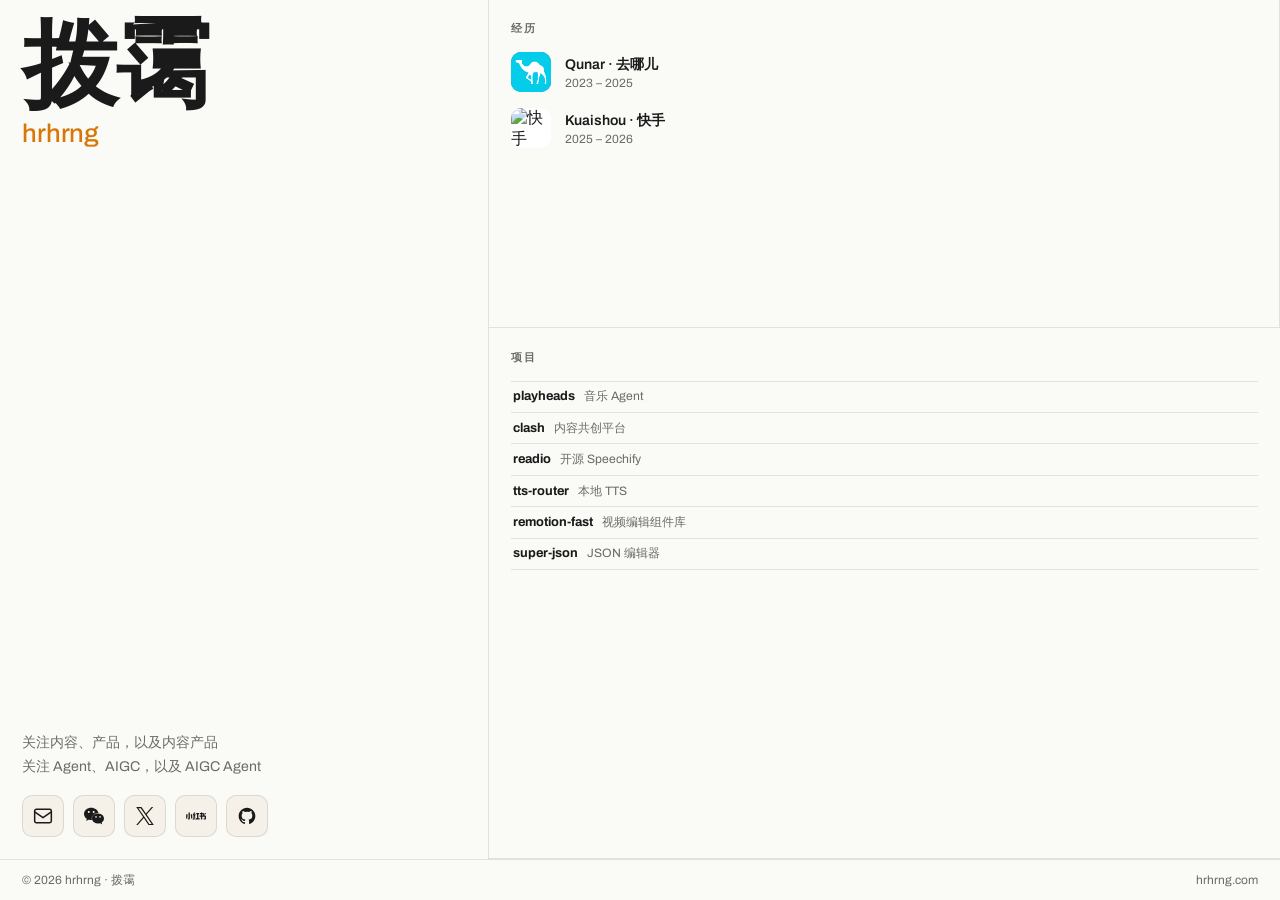
==== public/index.html @ 92839873 "fix: update README" ====
<!doctype html>
<html lang="zh-CN">
<head>
  <meta charset="UTF-8" />
  <meta name="viewport" content="width=device-width, initial-scale=1" />
  <title>拨霭</title>
  <link rel="icon" type="image/svg+xml" href="./favicon.svg" />
  <meta name="description" content="hrhrng 的个人网站" />
  <link rel="preconnect" href="https://fonts.googleapis.com" />
  <link rel="preconnect" href="https://fonts.gstatic.com" crossorigin />
  <link href="https://fonts.googleapis.com/css2?family=Archivo:wght@400;500;600;700;800;900&display=swap" rel="stylesheet" />
  <link rel="stylesheet" href="./styles.css" />
</head>
<body>

<div class="layout">

  <!-- Main grid -->
  <main class="grid">

    <!-- Hero cell -->
    <div class="cell cell-hero" id="top">
      <div class="hero-top">
        <h1 class="hero-title">拨霭</h1>
        <p class="hero-alias">hrhrng</p>
      </div>
      <div class="hero-bottom">
        <p class="hero-desc">关注内容、产品，以及内容产品<br>关注 Agent、AIGC，以及 AIGC Agent</p>
        <div class="contact-icons">
          <a class="icon-btn" href="mailto:hrhrng@foxmail.com" aria-label="Email">
            <svg width="20" height="20" viewBox="0 0 24 24" fill="none" stroke="currentColor" stroke-width="1.8" stroke-linecap="round" stroke-linejoin="round">
              <rect x="2" y="4" width="20" height="16" rx="2"/>
              <path d="M2 7l10 7 10-7"/>
            </svg>
          </a>
          <button class="icon-btn" id="wechat-btn" aria-label="微信">
            <svg width="20" height="20" viewBox="0 0 24 24" fill="currentColor">
              <path d="M8.691 2.188C3.891 2.188 0 5.476 0 9.53c0 2.212 1.17 4.203 3.002 5.55a.59.59 0 0 1 .213.665l-.39 1.48c-.019.07-.048.141-.048.213 0 .163.13.295.29.295a.326.326 0 0 0 .167-.054l1.903-1.114a.864.864 0 0 1 .717-.098 10.16 10.16 0 0 0 2.837.403c.276 0 .543-.027.811-.05-.857-2.578.157-4.972 1.932-6.446 1.703-1.415 3.882-1.98 5.853-1.838-.576-3.583-4.196-6.348-8.596-6.348zM5.785 5.991c.642 0 1.162.529 1.162 1.18a1.17 1.17 0 0 1-1.162 1.178A1.17 1.17 0 0 1 4.623 7.17c0-.651.52-1.18 1.162-1.18zm5.813 0c.642 0 1.162.529 1.162 1.18a1.17 1.17 0 0 1-1.162 1.178 1.17 1.17 0 0 1-1.162-1.178c0-.651.52-1.18 1.162-1.18zm5.34 2.867c-1.797-.052-3.746.512-5.28 1.786-1.72 1.428-2.687 3.72-1.78 6.22.942 2.453 3.666 4.229 6.884 4.229.826 0 1.622-.12 2.361-.336a.722.722 0 0 1 .598.082l1.584.926a.272.272 0 0 0 .14.047c.134 0 .24-.111.24-.247 0-.06-.023-.12-.038-.177l-.327-1.233a.582.582 0 0 1-.023-.156.49.49 0 0 1 .201-.398C23.024 18.48 24 16.82 24 14.98c0-3.21-2.931-5.837-6.656-6.088V8.89c-.135-.01-.27-.027-.407-.03zm-2.53 3.274c.535 0 .969.44.969.982a.976.976 0 0 1-.969.983.976.976 0 0 1-.969-.983c0-.542.434-.982.97-.982zm4.844 0c.535 0 .969.44.969.982a.976.976 0 0 1-.969.983.976.976 0 0 1-.969-.983c0-.542.434-.982.969-.982z"/>
            </svg>
          </button>
          <a class="icon-btn" href="https://x.com/BoAIPlayHeads" target="_blank" rel="noreferrer" aria-label="X">
            <svg width="18" height="18" viewBox="0 0 24 24" fill="currentColor">
              <path d="M14.234 10.162 22.977 0h-2.072l-7.591 8.824L7.251 0H.258l9.168 13.343L.258 24H2.33l8.016-9.318L16.749 24h6.993zm-2.837 3.299-.929-1.329L3.076 1.56h3.182l5.965 8.532.929 1.329 7.754 11.09h-3.182z"/>
            </svg>
          </a>
          <a class="icon-btn" href="https://www.xiaohongshu.com/user/profile/5ddf915c0000000001004829" target="_blank" rel="noreferrer" aria-label="小红书">
            <svg width="20" height="20" viewBox="0 0 24 24" fill="currentColor">
              <path d="M22.405 9.879c.002.016.01.02.07.019h.725a.797.797 0 0 0 .78-.972.794.794 0 0 0-.884-.618.795.795 0 0 0-.692.794c0 .101-.002.666.001.777zm-11.509 4.808c-.203.001-1.353.004-1.685.003a2.528 2.528 0 0 1-.766-.126.025.025 0 0 0-.03.014L7.7 16.127a.025.025 0 0 0 .01.032c.111.06.336.124.495.124.66.01 1.32.002 1.981 0 .01 0 .02-.006.023-.015l.712-1.545a.025.025 0 0 0-.024-.036zM.477 9.91c-.071 0-.076.002-.076.01a.834.834 0 0 0-.01.08c-.027.397-.038.495-.234 3.06-.012.24-.034.389-.135.607-.026.057-.033.042.003.112.046.092.681 1.523.787 1.74.008.015.011.02.017.02.008 0 .033-.026.047-.044.147-.187.268-.391.371-.606.306-.635.44-1.325.486-1.706.014-.11.021-.22.03-.33l.204-2.616.022-.293c.003-.029 0-.033-.03-.034zm7.203 3.757a1.427 1.427 0 0 1-.135-.607c-.004-.084-.031-.39-.235-3.06a.443.443 0 0 0-.01-.082c-.004-.011-.052-.008-.076-.008h-1.48c-.03.001-.034.005-.03.034l.021.293c.076.982.153 1.964.233 2.946.05.4.186 1.085.487 1.706.103.215.223.419.37.606.015.018.037.051.048.049.02-.003.742-1.642.804-1.765.036-.07.03-.055.003-.112zm3.861-.913h-.872a.126.126 0 0 1-.116-.178l1.178-2.625a.025.025 0 0 0-.023-.035l-1.318-.003a.148.148 0 0 1-.135-.21l.876-1.954a.025.025 0 0 0-.023-.035h-1.56c-.01 0-.02.006-.024.015l-.926 2.068c-.085.169-.314.634-.399.938a.534.534 0 0 0-.02.191.46.46 0 0 0 .23.378.981.981 0 0 0 .46.119h.59c.041 0-.688 1.482-.834 1.972a.53.53 0 0 0-.023.172.465.465 0 0 0 .23.398c.15.092.342.12.475.12l1.66-.001c.01 0 .02-.006.023-.015l.575-1.28a.025.025 0 0 0-.024-.035zm-6.93-4.937H3.1a.032.032 0 0 0-.034.033c0 1.048-.01 2.795-.01 6.829 0 .288-.269.262-.28.262h-.74c-.04.001-.044.004-.04.047.001.037.465 1.064.555 1.263.01.02.03.033.051.033.157.003.767.009.938-.014.153-.02.3-.06.438-.132.3-.156.49-.419.595-.765.052-.172.075-.353.075-.533.002-2.33 0-4.66-.007-6.991a.032.032 0 0 0-.032-.032zm11.784 6.896c0-.014-.01-.021-.024-.022h-1.465c-.048-.001-.049-.002-.05-.049v-4.66c0-.072-.005-.07.07-.07h.863c.08 0 .075.004.075-.074V8.393c0-.082.006-.076-.08-.076h-3.5c-.064 0-.075-.006-.075.073v1.445c0 .083-.006.077.08.077h.854c.075 0 .07-.004.07.07v4.624c0 .095.008.084-.085.084-.37 0-1.11-.002-1.304 0-.048.001-.06.03-.06.03l-.697 1.519s-.014.025-.008.036c.006.01.013.008.058.008 1.748.003 3.495.002 5.243.002.03-.001.034-.006.035-.033v-1.539zm4.177-3.43c0 .013-.007.023-.02.024-.346.006-.692.004-1.037.004-.014-.002-.022-.01-.022-.024-.005-.434-.007-.869-.01-1.303 0-.072-.006-.071.07-.07l.733-.003c.041 0 .081.002.12.015.093.025.16.107.165.204.006.431.002 1.153.001 1.153zm2.67.244a1.953 1.953 0 0 0-.883-.222h-.18c-.04-.001-.04-.003-.042-.04V10.21c0-.132-.007-.263-.025-.394a1.823 1.823 0 0 0-.153-.53 1.533 1.533 0 0 0-.677-.71 2.167 2.167 0 0 0-1-.258c-.153-.003-.567 0-.72 0-.07 0-.068.004-.068-.065V7.76c0-.031-.01-.041-.046-.039H17.93s-.016 0-.023.007c-.006.006-.008.012-.008.023v.546c-.008.036-.057.015-.082.022h-.95c-.022.002-.028.008-.03.032v1.481c0 .09-.004.082.082.082h.913c.082 0 .072.128.072.128V11.19s.003.117-.06.117h-1.482c-.068 0-.06.082-.06.082v1.445s-.01.068.064.068h1.457c.082 0 .076-.006.076.079v3.225c0 .088-.007.081.082.081h1.43c.09 0 .082.007.082-.08v-3.27c0-.029.006-.035.033-.035l2.323-.003c.098 0 .191.02.28.061a.46.46 0 0 1 .274.407c.008.395.003.79.003 1.185 0 .259-.107.367-.33.367h-1.218c-.023.002-.029.008-.028.033.184.437.374.871.57 1.303a.045.045 0 0 0 .04.026c.17.005.34.002.51.003.15-.002.517.004.666-.01a2.03 2.03 0 0 0 .408-.075c.59-.18.975-.698.976-1.313v-1.981c0-.128-.01-.254-.034-.38 0 .078-.029-.641-.724-.998z"/>
            </svg>
          </a>
          <a class="icon-btn" href="https://github.com/hrhrng" target="_blank" rel="noreferrer" aria-label="GitHub">
            <svg width="20" height="20" viewBox="0 0 24 24" fill="currentColor">
              <path d="M12 2C6.477 2 2 6.477 2 12c0 4.42 2.865 8.17 6.839 9.49.5.092.682-.217.682-.482 0-.237-.008-.866-.013-1.7-2.782.603-3.369-1.342-3.369-1.342-.454-1.155-1.11-1.463-1.11-1.463-.908-.62.069-.608.069-.608 1.003.07 1.531 1.03 1.531 1.03.892 1.529 2.341 1.087 2.91.832.092-.647.35-1.088.636-1.338-2.22-.253-4.555-1.11-4.555-4.943 0-1.091.39-1.984 1.029-2.683-.103-.253-.446-1.27.098-2.647 0 0 .84-.269 2.75 1.025A9.578 9.578 0 0 1 12 6.836a9.59 9.59 0 0 1 2.504.337c1.909-1.294 2.747-1.025 2.747-1.025.546 1.377.203 2.394.1 2.647.64.699 1.028 1.592 1.028 2.683 0 3.842-2.339 4.687-4.566 4.935.359.309.678.919.678 1.852 0 1.336-.012 2.415-.012 2.743 0 .267.18.579.688.481C19.138 20.167 22 16.418 22 12c0-5.523-4.477-10-10-10z"/>
            </svg>
          </a>
        </div>
      </div>
    </div>

    <!-- Experience cell -->
    <div class="cell cell-exp">
      <span class="cell-label">经历</span>
      <div class="exp-entries">
        <div class="exp-entry">
          <div class="exp-logo">
            <img src="./qunar.png" alt="去哪儿" />
          </div>
          <div class="exp-info">
            <span class="exp-co">Qunar · 去哪儿</span>
            <span class="exp-yr">2023 – 2025</span>
          </div>
        </div>
        <div class="exp-entry">
          <div class="exp-logo exp-logo-ks">
            <img src="https://cdn.simpleicons.org/kuaishou" alt="快手" width="28" height="28" />
          </div>
          <div class="exp-info">
            <span class="exp-co">Kuaishou · 快手</span>
            <span class="exp-yr">2025 – 2026</span>
          </div>
        </div>
      </div>
    </div>

    <!-- Projects cell -->
    <div class="cell cell-projects" id="projects">
      <span class="cell-label">项目</span>
      <ul class="proj-list">
        <li><a href="https://github.com/hrhrng/playheads" target="_blank" rel="noreferrer"><span class="pn">playheads</span><span class="pd">音乐 Agent</span></a></li>
        <li><a href="https://github.com/hrhrng/clash" target="_blank" rel="noreferrer"><span class="pn">clash</span><span class="pd">内容共创平台</span></a></li>
        <li><a href="https://github.com/hrhrng/readio" target="_blank" rel="noreferrer"><span class="pn">readio</span><span class="pd">开源 Speechify</span></a></li>
        <li><a href="https://github.com/hrhrng/tts-router" target="_blank" rel="noreferrer"><span class="pn">tts-router</span><span class="pd">本地 TTS</span></a></li>
        <li><a href="https://hrhrng.github.io/remotion-fast/" target="_blank" rel="noreferrer"><span class="pn">remotion-fast</span><span class="pd">视频编辑组件库</span></a></li>
        <li><a href="https://hrhrng.github.io/super-json/" target="_blank" rel="noreferrer"><span class="pn">super-json</span><span class="pd">JSON 编辑器</span></a></li>
      </ul>
    </div>

  </main>

  <!-- Footer -->
  <footer class="footer">
    <span>© 2026 hrhrng · 拨霭</span>
    <span>hrhrng.com</span>
  </footer>

</div>

<!-- WeChat popup -->
<div class="wechat-overlay" id="wechat-overlay" role="dialog" aria-modal="true">
  <div class="wechat-popup">
    <p class="wechat-popup-label">微信号</p>
    <p class="wechat-popup-id" id="wechat-id">HereComesBoAI</p>
    <button class="wechat-copy-btn" id="wechat-copy-btn">复制</button>
  </div>
</div>

<script>
  const wechatBtn = document.getElementById('wechat-btn');
  const overlay   = document.getElementById('wechat-overlay');
  const copyBtn   = document.getElementById('wechat-copy-btn');
  const wechatId  = document.getElementById('wechat-id').textContent;

  wechatBtn.addEventListener('click', () => overlay.classList.add('open'));
  overlay.addEventListener('click', e => { if (e.target === overlay) overlay.classList.remove('open'); });
  document.addEventListener('keydown', e => { if (e.key === 'Escape') overlay.classList.remove('open'); });

  copyBtn.addEventListener('click', () => {
    navigator.clipboard.writeText(wechatId).then(() => {
      copyBtn.textContent = '已复制';
      setTimeout(() => { copyBtn.textContent = '复制'; overlay.classList.remove('open'); }, 1200);
    });
  });
</script>

</body>
</html>
---- public/styles.css ----
*, *::before, *::after { box-sizing: border-box; margin: 0; padding: 0; }

:root {
  --bg:     #FAFAF7;
  --amber:  #D97706;
  --dark:   #1A1A1A;
  --muted:  #6B6B65;
  --line:   rgba(0,0,0,0.1);
  --tag-bg: #F5F0E8;
}

html, body {
  height: 100%;
  -webkit-font-smoothing: antialiased;
}

body {
  font-family: 'Archivo', 'PingFang SC', sans-serif;
  background: var(--bg);
  color: var(--dark);
  min-height: 100vh;
  display: flex;
  flex-direction: column;
}

/* ── Layout ── */
.layout {
  display: flex;
  flex-direction: column;
  min-height: 100vh;
}

/* ── Header ── */
.header {
  display: flex;
  align-items: center;
  justify-content: space-between;
  padding: 0 1.4rem;
  height: 52px;
  border-bottom: 2px solid var(--amber);
  flex-shrink: 0;
}

.header-brand {
  display: flex;
  align-items: baseline;
  gap: 0.4rem;
  font-family: 'Archivo', sans-serif;
  font-weight: 700;
  font-size: 0.95rem;
}

.header-dot  { opacity: 0.35; }
.header-alias { font-weight: 500; font-size: 0.9rem; color: var(--muted); }

.header-nav {
  display: flex;
  gap: 1.4rem;
}

.header-nav a {
  font-size: 0.82rem;
  font-weight: 500;
  color: var(--muted);
  text-decoration: none;
  transition: color 150ms;
}

.header-nav a:hover { color: var(--amber); }

/* ── Main grid ── */
.grid {
  display: grid;
  grid-template-columns: 38.2fr 61.8fr;
  grid-template-rows: 38.2fr 61.8fr;
  flex: 1;
  border-bottom: 1px solid var(--line);
}

/* cell base */
.cell {
  border-right: 1px solid var(--line);
  border-bottom: 1px solid var(--line);
  padding: 1.4rem;
  display: flex;
  flex-direction: column;
  gap: 1rem;
  position: relative;
}

/* Contact spans top-right two columns */

.cell-exp {
  grid-column: 2;
  grid-row: 1;
  border-bottom: 1px solid var(--line);
}

.cell-projects {
  grid-column: 2;
  grid-row: 2;
  border-right: none;
}

/* Hero spans 2 rows */
.cell-hero {
  grid-row: 1 / 3;
  border-bottom: none;
  justify-content: space-between;
}

/* ── Cell label ── */
.cell-label {
  font-size: 0.68rem;
  font-weight: 700;
  letter-spacing: 0.12em;
  text-transform: uppercase;
  color: var(--muted);
}

/* ── Hero ── */
.hero-top {
  display: flex;
  flex-direction: column;
}

.hero-eyebrow {
  font-size: 0.72rem;
  font-weight: 700;
  letter-spacing: 0.12em;
  text-transform: uppercase;
  color: var(--amber);
  margin-bottom: 0.5rem;
}

.hero-title {
  font-family: 'Archivo', sans-serif;
  font-size: clamp(3.5rem, 8vw, 6rem);
  font-weight: 900;
  line-height: 0.92;
  letter-spacing: -0.04em;
  color: var(--dark);
}

.hero-alias {
  font-family: 'Archivo', sans-serif;
  font-size: 1.6rem;
  font-weight: 500;
  letter-spacing: -0.01em;
  color: var(--amber);
  margin-top: 0.6rem;
}

.hero-desc {
  font-size: 0.88rem;
  line-height: 1.7;
  color: var(--muted);
  margin-bottom: 1rem;
}

/* ── Tags ── */
.tags {
  display: flex;
  flex-wrap: wrap;
  gap: 0.45rem;
}

.tag {
  border: 1px solid var(--amber);
  border-radius: 999px;
  padding: 0.28rem 0.8rem;
  font-size: 0.8rem;
  font-weight: 500;
  background: var(--tag-bg);
  color: var(--dark);
  transition: background 150ms, color 150ms;
  cursor: default;
}

.tag:hover {
  background: var(--amber);
  color: #fff;
}

/* ── Contact icons ── */
.contact-icons {
  display: flex;
  gap: 0.55rem;
  flex-wrap: wrap;
}

.icon-btn {
  width: 42px;
  height: 42px;
  border-radius: 10px;
  border: 1px solid var(--line);
  background: var(--tag-bg);
  display: flex;
  align-items: center;
  justify-content: center;
  color: var(--dark);
  cursor: pointer;
  text-decoration: none;
  font-family: inherit;
  transition: background 150ms, color 150ms, transform 150ms;
}

.icon-btn:hover {
  background: var(--amber);
  color: #fff;
  transform: translateY(-1px);
}

/* ── Experience ── */
.exp-entries {
  display: flex;
  flex-direction: column;
  gap: 1rem;
}

.exp-entry {
  display: flex;
  align-items: center;
  gap: 0.85rem;
}

.exp-logo {
  width: 40px;
  height: 40px;
  border-radius: 10px;
  overflow: hidden;
  background: #1a6db5;
  display: flex;
  align-items: center;
  justify-content: center;
  flex-shrink: 0;
}

.exp-logo img {
  width: 100%;
  height: 100%;
  object-fit: cover;
}

.exp-logo-ks {
  background: #fff;
}

.exp-info {
  display: flex;
  flex-direction: column;
  gap: 0.1rem;
}

.exp-co {
  font-weight: 600;
  font-size: 0.88rem;
}

.exp-yr {
  font-size: 0.75rem;
  color: var(--muted);
  font-variant-numeric: tabular-nums;
}

/* ── Projects ── */
.proj-list {
  list-style: none;
  display: flex;
  flex-direction: column;
}

.proj-list li {
  border-top: 1px solid var(--line);
}

.proj-list li:last-child {
  border-bottom: 1px solid var(--line);
}

.proj-list a {
  display: flex;
  align-items: baseline;
  gap: 0.55rem;
  padding: 0.42rem 0.4rem;
  text-decoration: none;
  color: var(--dark);
  border-left: 2px solid transparent;
  margin-left: -0.4rem;
  transition: border-color 150ms, background 150ms;
}

.proj-list a:hover {
  border-left-color: var(--amber);
  background: rgba(217,119,6,0.05);
}

.pn {
  font-family: 'Archivo', monospace;
  font-weight: 700;
  font-size: 0.8rem;
  white-space: nowrap;
}

.pd {
  font-size: 0.76rem;
  color: var(--muted);
}

/* ── Footer ── */
.footer {
  display: flex;
  align-items: center;
  justify-content: space-between;
  padding: 0 1.4rem;
  height: 40px;
  font-size: 0.75rem;
  color: var(--muted);
  flex-shrink: 0;
}

/* ── WeChat popup ── */
.wechat-overlay {
  display: none;
  position: fixed;
  inset: 0;
  background: rgba(0,0,0,0.35);
  z-index: 200;
  align-items: center;
  justify-content: center;
}

.wechat-overlay.open { display: flex; }

.wechat-popup {
  background: var(--bg);
  border: 1px solid var(--line);
  border-radius: 16px;
  padding: 2rem 2.4rem;
  text-align: center;
  box-shadow: 0 24px 64px rgba(0,0,0,0.18);
  animation: pop-in 160ms ease;
}

@keyframes pop-in {
  from { opacity: 0; transform: scale(0.93); }
  to   { opacity: 1; transform: scale(1); }
}

.wechat-popup-label {
  font-size: 0.72rem;
  font-weight: 700;
  letter-spacing: 0.12em;
  text-transform: uppercase;
  color: var(--muted);
}

.wechat-popup-id {
  font-family: 'Archivo', monospace;
  font-size: 1.4rem;
  font-weight: 800;
  margin: 0.5rem 0 1.2rem;
  letter-spacing: -0.01em;
}

.wechat-copy-btn {
  background: var(--amber);
  color: #fff;
  border: none;
  border-radius: 8px;
  padding: 0.55rem 1.6rem;
  font-size: 0.88rem;
  font-family: inherit;
  font-weight: 600;
  cursor: pointer;
  transition: opacity 150ms;
}

.wechat-copy-btn:hover { opacity: 0.85; }

/* ── Responsive ── */
@media (max-width: 680px) {
  .grid {
    grid-template-columns: 1fr;
    grid-template-rows: auto;
  }

  .cell-hero {
    grid-row: auto;
    border-bottom: 1px solid var(--line);
  }

  .cell-exp {
    grid-column: auto;
    grid-row: auto;
    border-bottom: 1px solid var(--line);
  }

  .cell-projects {
    grid-column: auto;
    grid-row: auto;
    border-right: none;
    border-bottom: 1px solid var(--line);
  }

  .cell { border-right: none; }

  .hero-title { font-size: clamp(3.2rem, 18vw, 5rem); }

  .hero-alias { font-size: 1.2rem; }

  .contact-icons { gap: 0.45rem; }

  .icon-btn { width: 46px; height: 46px; }
}

@media (prefers-reduced-motion: reduce) {
  *, *::before, *::after {
    animation-duration: 1ms !important;
    transition-duration: 1ms !important;
  }
}
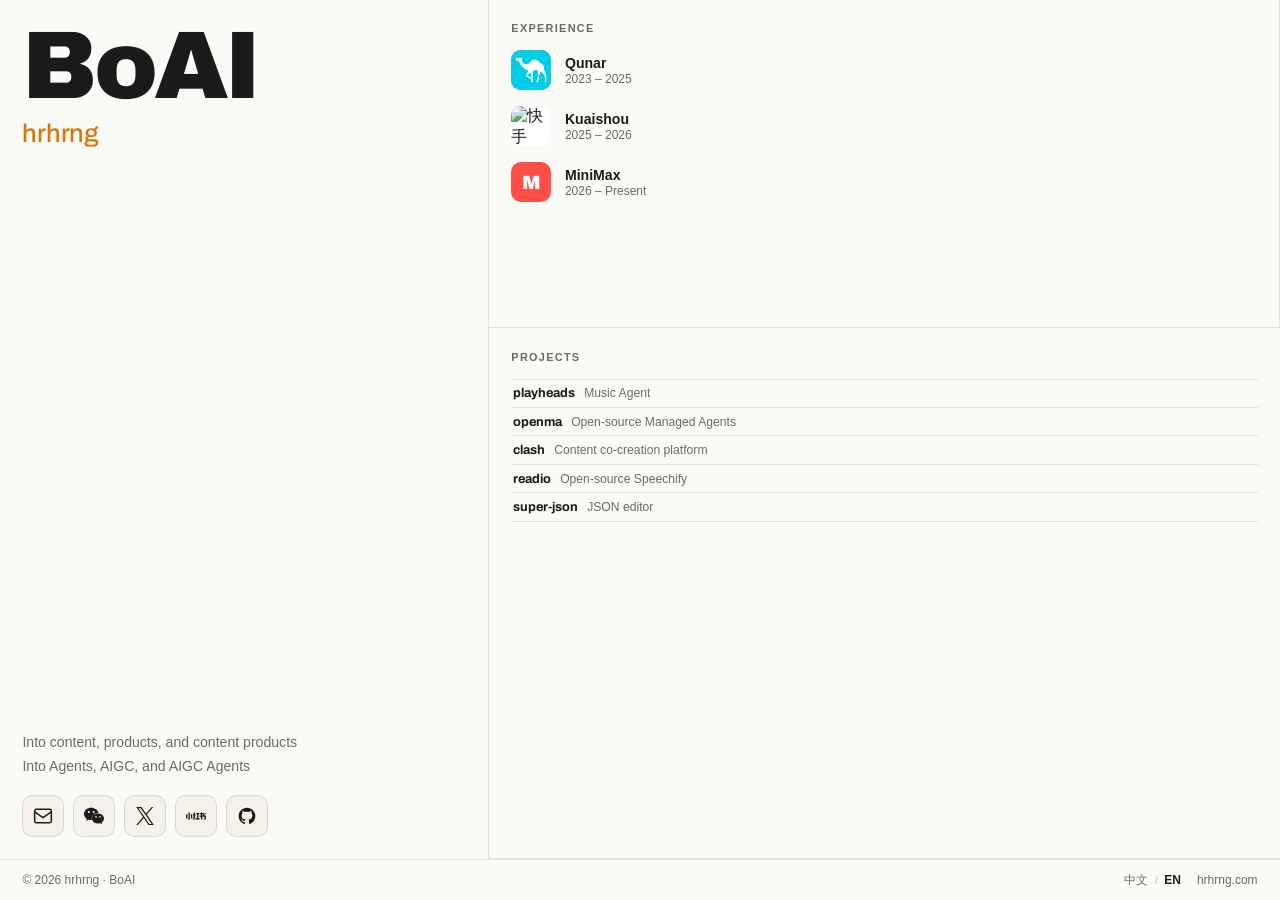
==== commit bc183cb5: "feat: browser-based i18n (zh/en) + update projects & experience - Detect browser language, zh/en wit" ====
--- a/public/index.html
+++ b/public/index.html
@@ -3,6 +3,22 @@
 <head>
   <meta charset="UTF-8" />
   <meta name="viewport" content="width=device-width, initial-scale=1" />
+  <script>
+    // Pick language early (stored override > browser) to avoid a wrong-language flash.
+    (function () {
+      var stored = null;
+      try { stored = localStorage.getItem('lang'); } catch (e) {}
+      var nav = navigator.language || (navigator.languages && navigator.languages[0]) || 'zh';
+      var lang = stored || (nav.toLowerCase().indexOf('zh') === 0 ? 'zh' : 'en');
+      window.__lang = lang;
+      document.documentElement.lang = lang === 'zh' ? 'zh-CN' : 'en';
+      if (lang !== 'zh') {
+        document.documentElement.classList.add('i18n-pending');
+        // Safety net: never keep content hidden if the apply script fails to run.
+        setTimeout(function () { document.documentElement.classList.remove('i18n-pending'); }, 600);
+      }
+    })();
+  </script>
   <title>拨霭</title>
   <link rel="icon" type="image/svg+xml" href="./favicon.svg" />
   <meta name="description" content="hrhrng 的个人网站" />
@@ -21,19 +37,19 @@
     <!-- Hero cell -->
     <div class="cell cell-hero" id="top">
       <div class="hero-top">
-        <h1 class="hero-title">拨霭</h1>
+        <h1 class="hero-title" data-i18n="brand">拨霭</h1>
         <p class="hero-alias">hrhrng</p>
       </div>
       <div class="hero-bottom">
-        <p class="hero-desc">关注内容、产品，以及内容产品<br>关注 Agent、AIGC，以及 AIGC Agent</p>
+        <p class="hero-desc"><span data-i18n="desc1">关注内容、产品，以及内容产品</span><br><span data-i18n="desc2">关注 Agent、AIGC，以及 AIGC Agent</span></p>
         <div class="contact-icons">
-          <a class="icon-btn" href="mailto:hrhrng@foxmail.com" aria-label="Email">
+          <a class="icon-btn" href="mailto:hrhrng@foxmail.com" data-i18n-aria="aria_email" aria-label="Email">
             <svg width="20" height="20" viewBox="0 0 24 24" fill="none" stroke="currentColor" stroke-width="1.8" stroke-linecap="round" stroke-linejoin="round">
               <rect x="2" y="4" width="20" height="16" rx="2"/>
               <path d="M2 7l10 7 10-7"/>
             </svg>
           </a>
-          <button class="icon-btn" id="wechat-btn" aria-label="微信">
+          <button class="icon-btn" id="wechat-btn" data-i18n-aria="aria_wechat" aria-label="微信">
             <svg width="20" height="20" viewBox="0 0 24 24" fill="currentColor">
               <path d="M8.691 2.188C3.891 2.188 0 5.476 0 9.53c0 2.212 1.17 4.203 3.002 5.55a.59.59 0 0 1 .213.665l-.39 1.48c-.019.07-.048.141-.048.213 0 .163.13.295.29.295a.326.326 0 0 0 .167-.054l1.903-1.114a.864.864 0 0 1 .717-.098 10.16 10.16 0 0 0 2.837.403c.276 0 .543-.027.811-.05-.857-2.578.157-4.972 1.932-6.446 1.703-1.415 3.882-1.98 5.853-1.838-.576-3.583-4.196-6.348-8.596-6.348zM5.785 5.991c.642 0 1.162.529 1.162 1.18a1.17 1.17 0 0 1-1.162 1.178A1.17 1.17 0 0 1 4.623 7.17c0-.651.52-1.18 1.162-1.18zm5.813 0c.642 0 1.162.529 1.162 1.18a1.17 1.17 0 0 1-1.162 1.178 1.17 1.17 0 0 1-1.162-1.178c0-.651.52-1.18 1.162-1.18zm5.34 2.867c-1.797-.052-3.746.512-5.28 1.786-1.72 1.428-2.687 3.72-1.78 6.22.942 2.453 3.666 4.229 6.884 4.229.826 0 1.622-.12 2.361-.336a.722.722 0 0 1 .598.082l1.584.926a.272.272 0 0 0 .14.047c.134 0 .24-.111.24-.247 0-.06-.023-.12-.038-.177l-.327-1.233a.582.582 0 0 1-.023-.156.49.49 0 0 1 .201-.398C23.024 18.48 24 16.82 24 14.98c0-3.21-2.931-5.837-6.656-6.088V8.89c-.135-.01-.27-.027-.407-.03zm-2.53 3.274c.535 0 .969.44.969.982a.976.976 0 0 1-.969.983.976.976 0 0 1-.969-.983c0-.542.434-.982.97-.982zm4.844 0c.535 0 .969.44.969.982a.976.976 0 0 1-.969.983.976.976 0 0 1-.969-.983c0-.542.434-.982.969-.982z"/>
             </svg>
@@ -43,7 +59,7 @@
               <path d="M14.234 10.162 22.977 0h-2.072l-7.591 8.824L7.251 0H.258l9.168 13.343L.258 24H2.33l8.016-9.318L16.749 24h6.993zm-2.837 3.299-.929-1.329L3.076 1.56h3.182l5.965 8.532.929 1.329 7.754 11.09h-3.182z"/>
             </svg>
           </a>
-          <a class="icon-btn" href="https://www.xiaohongshu.com/user/profile/5ddf915c0000000001004829" target="_blank" rel="noreferrer" aria-label="小红书">
+          <a class="icon-btn" href="https://www.xiaohongshu.com/user/profile/5ddf915c0000000001004829" target="_blank" rel="noreferrer" data-i18n-aria="aria_xhs" aria-label="小红书">
             <svg width="20" height="20" viewBox="0 0 24 24" fill="currentColor">
               <path d="M22.405 9.879c.002.016.01.02.07.019h.725a.797.797 0 0 0 .78-.972.794.794 0 0 0-.884-.618.795.795 0 0 0-.692.794c0 .101-.002.666.001.777zm-11.509 4.808c-.203.001-1.353.004-1.685.003a2.528 2.528 0 0 1-.766-.126.025.025 0 0 0-.03.014L7.7 16.127a.025.025 0 0 0 .01.032c.111.06.336.124.495.124.66.01 1.32.002 1.981 0 .01 0 .02-.006.023-.015l.712-1.545a.025.025 0 0 0-.024-.036zM.477 9.91c-.071 0-.076.002-.076.01a.834.834 0 0 0-.01.08c-.027.397-.038.495-.234 3.06-.012.24-.034.389-.135.607-.026.057-.033.042.003.112.046.092.681 1.523.787 1.74.008.015.011.02.017.02.008 0 .033-.026.047-.044.147-.187.268-.391.371-.606.306-.635.44-1.325.486-1.706.014-.11.021-.22.03-.33l.204-2.616.022-.293c.003-.029 0-.033-.03-.034zm7.203 3.757a1.427 1.427 0 0 1-.135-.607c-.004-.084-.031-.39-.235-3.06a.443.443 0 0 0-.01-.082c-.004-.011-.052-.008-.076-.008h-1.48c-.03.001-.034.005-.03.034l.021.293c.076.982.153 1.964.233 2.946.05.4.186 1.085.487 1.706.103.215.223.419.37.606.015.018.037.051.048.049.02-.003.742-1.642.804-1.765.036-.07.03-.055.003-.112zm3.861-.913h-.872a.126.126 0 0 1-.116-.178l1.178-2.625a.025.025 0 0 0-.023-.035l-1.318-.003a.148.148 0 0 1-.135-.21l.876-1.954a.025.025 0 0 0-.023-.035h-1.56c-.01 0-.02.006-.024.015l-.926 2.068c-.085.169-.314.634-.399.938a.534.534 0 0 0-.02.191.46.46 0 0 0 .23.378.981.981 0 0 0 .46.119h.59c.041 0-.688 1.482-.834 1.972a.53.53 0 0 0-.023.172.465.465 0 0 0 .23.398c.15.092.342.12.475.12l1.66-.001c.01 0 .02-.006.023-.015l.575-1.28a.025.025 0 0 0-.024-.035zm-6.93-4.937H3.1a.032.032 0 0 0-.034.033c0 1.048-.01 2.795-.01 6.829 0 .288-.269.262-.28.262h-.74c-.04.001-.044.004-.04.047.001.037.465 1.064.555 1.263.01.02.03.033.051.033.157.003.767.009.938-.014.153-.02.3-.06.438-.132.3-.156.49-.419.595-.765.052-.172.075-.353.075-.533.002-2.33 0-4.66-.007-6.991a.032.032 0 0 0-.032-.032zm11.784 6.896c0-.014-.01-.021-.024-.022h-1.465c-.048-.001-.049-.002-.05-.049v-4.66c0-.072-.005-.07.07-.07h.863c.08 0 .075.004.075-.074V8.393c0-.082.006-.076-.08-.076h-3.5c-.064 0-.075-.006-.075.073v1.445c0 .083-.006.077.08.077h.854c.075 0 .07-.004.07.07v4.624c0 .095.008.084-.085.084-.37 0-1.11-.002-1.304 0-.048.001-.06.03-.06.03l-.697 1.519s-.014.025-.008.036c.006.01.013.008.058.008 1.748.003 3.495.002 5.243.002.03-.001.034-.006.035-.033v-1.539zm4.177-3.43c0 .013-.007.023-.02.024-.346.006-.692.004-1.037.004-.014-.002-.022-.01-.022-.024-.005-.434-.007-.869-.01-1.303 0-.072-.006-.071.07-.07l.733-.003c.041 0 .081.002.12.015.093.025.16.107.165.204.006.431.002 1.153.001 1.153zm2.67.244a1.953 1.953 0 0 0-.883-.222h-.18c-.04-.001-.04-.003-.042-.04V10.21c0-.132-.007-.263-.025-.394a1.823 1.823 0 0 0-.153-.53 1.533 1.533 0 0 0-.677-.71 2.167 2.167 0 0 0-1-.258c-.153-.003-.567 0-.72 0-.07 0-.068.004-.068-.065V7.76c0-.031-.01-.041-.046-.039H17.93s-.016 0-.023.007c-.006.006-.008.012-.008.023v.546c-.008.036-.057.015-.082.022h-.95c-.022.002-.028.008-.03.032v1.481c0 .09-.004.082.082.082h.913c.082 0 .072.128.072.128V11.19s.003.117-.06.117h-1.482c-.068 0-.06.082-.06.082v1.445s-.01.068.064.068h1.457c.082 0 .076-.006.076.079v3.225c0 .088-.007.081.082.081h1.43c.09 0 .082.007.082-.08v-3.27c0-.029.006-.035.033-.035l2.323-.003c.098 0 .191.02.28.061a.46.46 0 0 1 .274.407c.008.395.003.79.003 1.185 0 .259-.107.367-.33.367h-1.218c-.023.002-.029.008-.028.033.184.437.374.871.57 1.303a.045.045 0 0 0 .04.026c.17.005.34.002.51.003.15-.002.517.004.666-.01a2.03 2.03 0 0 0 .408-.075c.59-.18.975-.698.976-1.313v-1.981c0-.128-.01-.254-.034-.38 0 .078-.029-.641-.724-.998z"/>
             </svg>
@@ -59,14 +75,14 @@
 
     <!-- Experience cell -->
     <div class="cell cell-exp">
-      <span class="cell-label">经历</span>
+      <span class="cell-label" data-i18n="label_exp">经历</span>
       <div class="exp-entries">
         <div class="exp-entry">
           <div class="exp-logo">
             <img src="./qunar.png" alt="去哪儿" />
           </div>
           <div class="exp-info">
-            <span class="exp-co">Qunar · 去哪儿</span>
+            <span class="exp-co" data-i18n="exp_qunar">Qunar · 去哪儿</span>
             <span class="exp-yr">2023 – 2025</span>
           </div>
         </div>
@@ -75,8 +91,15 @@
             <img src="https://cdn.simpleicons.org/kuaishou" alt="快手" width="28" height="28" />
           </div>
           <div class="exp-info">
-            <span class="exp-co">Kuaishou · 快手</span>
+            <span class="exp-co" data-i18n="exp_kuaishou">Kuaishou · 快手</span>
             <span class="exp-yr">2025 – 2026</span>
+          </div>
+        </div>
+        <div class="exp-entry">
+          <div class="exp-logo exp-logo-mm" aria-hidden="true">M</div>
+          <div class="exp-info">
+            <span class="exp-co" data-i18n="exp_minimax">MiniMax · 稀宇科技</span>
+            <span class="exp-yr">2026 – <span data-i18n="present">至今</span></span>
           </div>
         </div>
       </div>
@@ -84,14 +107,13 @@
 
     <!-- Projects cell -->
     <div class="cell cell-projects" id="projects">
-      <span class="cell-label">项目</span>
+      <span class="cell-label" data-i18n="label_projects">项目</span>
       <ul class="proj-list">
-        <li><a href="https://github.com/hrhrng/playheads" target="_blank" rel="noreferrer"><span class="pn">playheads</span><span class="pd">音乐 Agent</span></a></li>
-        <li><a href="https://github.com/hrhrng/clash" target="_blank" rel="noreferrer"><span class="pn">clash</span><span class="pd">内容共创平台</span></a></li>
-        <li><a href="https://github.com/hrhrng/readio" target="_blank" rel="noreferrer"><span class="pn">readio</span><span class="pd">开源 Speechify</span></a></li>
-        <li><a href="https://github.com/hrhrng/tts-router" target="_blank" rel="noreferrer"><span class="pn">tts-router</span><span class="pd">本地 TTS</span></a></li>
-        <li><a href="https://hrhrng.github.io/remotion-fast/" target="_blank" rel="noreferrer"><span class="pn">remotion-fast</span><span class="pd">视频编辑组件库</span></a></li>
-        <li><a href="https://hrhrng.github.io/super-json/" target="_blank" rel="noreferrer"><span class="pn">super-json</span><span class="pd">JSON 编辑器</span></a></li>
+        <li><a href="https://playheads.com" target="_blank" rel="noreferrer"><span class="pn">playheads</span><span class="pd" data-i18n="pd_playheads">音乐 Agent</span></a></li>
+        <li><a href="https://github.com/open-ma/open-managed-agents" target="_blank" rel="noreferrer"><span class="pn">openma</span><span class="pd" data-i18n="pd_openma">开源 Managed Agents</span></a></li>
+        <li><a href="https://github.com/hrhrng/clash" target="_blank" rel="noreferrer"><span class="pn">clash</span><span class="pd" data-i18n="pd_clash">内容共创平台</span></a></li>
+        <li><a href="https://github.com/hrhrng/readio" target="_blank" rel="noreferrer"><span class="pn">readio</span><span class="pd" data-i18n="pd_readio">开源 Speechify</span></a></li>
+        <li><a href="https://hrhrng.github.io/super-json/" target="_blank" rel="noreferrer"><span class="pn">super-json</span><span class="pd" data-i18n="pd_superjson">JSON 编辑器</span></a></li>
       </ul>
     </div>
 
@@ -99,8 +121,15 @@
 
   <!-- Footer -->
   <footer class="footer">
-    <span>© 2026 hrhrng · 拨霭</span>
-    <span>hrhrng.com</span>
+    <span>© 2026 hrhrng · <span data-i18n="brand">拨霭</span></span>
+    <div class="footer-right">
+      <div class="lang-toggle" role="group" aria-label="Language / 语言">
+        <button type="button" data-lang="zh">中文</button>
+        <span class="lang-sep" aria-hidden="true">/</span>
+        <button type="button" data-lang="en">EN</button>
+      </div>
+      <span>hrhrng.com</span>
+    </div>
   </footer>
 
 </div>
@@ -108,13 +137,91 @@
 <!-- WeChat popup -->
 <div class="wechat-overlay" id="wechat-overlay" role="dialog" aria-modal="true">
   <div class="wechat-popup">
-    <p class="wechat-popup-label">微信号</p>
+    <p class="wechat-popup-label" data-i18n="wechat_label">微信号</p>
     <p class="wechat-popup-id" id="wechat-id">HereComesBoAI</p>
-    <button class="wechat-copy-btn" id="wechat-copy-btn">复制</button>
+    <button class="wechat-copy-btn" id="wechat-copy-btn" data-i18n="copy">复制</button>
   </div>
 </div>
 
 <script>
+  // ── i18n ──
+  const I18N = {
+    zh: {
+      brand: '拨霭',
+      metaDesc: 'hrhrng 的个人网站',
+      desc1: '关注内容、产品，以及内容产品',
+      desc2: '关注 Agent、AIGC，以及 AIGC Agent',
+      aria_email: '邮箱', aria_wechat: '微信', aria_xhs: '小红书',
+      label_exp: '经历',
+      exp_qunar: 'Qunar · 去哪儿',
+      exp_kuaishou: 'Kuaishou · 快手',
+      exp_minimax: 'MiniMax · 稀宇科技',
+      present: '至今',
+      label_projects: '项目',
+      pd_playheads: '音乐 Agent',
+      pd_openma: '开源 Managed Agents',
+      pd_clash: '内容共创平台',
+      pd_readio: '开源 Speechify',
+      pd_superjson: 'JSON 编辑器',
+      wechat_label: '微信号',
+      copy: '复制', copied: '已复制'
+    },
+    en: {
+      brand: 'BoAI',
+      metaDesc: "hrhrng's personal website",
+      desc1: 'Into content, products, and content products',
+      desc2: 'Into Agents, AIGC, and AIGC Agents',
+      aria_email: 'Email', aria_wechat: 'WeChat', aria_xhs: 'Xiaohongshu',
+      label_exp: 'Experience',
+      exp_qunar: 'Qunar',
+      exp_kuaishou: 'Kuaishou',
+      exp_minimax: 'MiniMax',
+      present: 'Present',
+      label_projects: 'Projects',
+      pd_playheads: 'Music Agent',
+      pd_openma: 'Open-source Managed Agents',
+      pd_clash: 'Content co-creation platform',
+      pd_readio: 'Open-source Speechify',
+      pd_superjson: 'JSON editor',
+      wechat_label: 'WeChat ID',
+      copy: 'Copy', copied: 'Copied'
+    }
+  };
+
+  function applyI18n(lang) {
+    const t = I18N[lang] || I18N.zh;
+    document.querySelectorAll('[data-i18n]').forEach(el => {
+      const v = t[el.getAttribute('data-i18n')];
+      if (v != null) el.textContent = v;
+    });
+    document.querySelectorAll('[data-i18n-aria]').forEach(el => {
+      const v = t[el.getAttribute('data-i18n-aria')];
+      if (v != null) el.setAttribute('aria-label', v);
+    });
+    const md = document.querySelector('meta[name="description"]');
+    if (md && t.metaDesc) md.setAttribute('content', t.metaDesc);
+    if (t.brand) document.title = t.brand;
+    document.documentElement.lang = lang === 'zh' ? 'zh-CN' : 'en';
+    document.querySelectorAll('.lang-toggle button').forEach(b => {
+      const active = b.getAttribute('data-lang') === lang;
+      b.classList.toggle('active', active);
+      b.setAttribute('aria-pressed', active);
+    });
+    window.__lang = lang;
+  }
+
+  document.querySelectorAll('.lang-toggle button').forEach(b => {
+    b.addEventListener('click', () => {
+      const lang = b.getAttribute('data-lang');
+      try { localStorage.setItem('lang', lang); } catch (e) {}
+      applyI18n(lang);
+    });
+  });
+
+  applyI18n(window.__lang || 'zh');
+  document.documentElement.classList.remove('i18n-pending');
+
+  // ── WeChat popup ──
   const wechatBtn = document.getElementById('wechat-btn');
   const overlay   = document.getElementById('wechat-overlay');
   const copyBtn   = document.getElementById('wechat-copy-btn');
@@ -126,8 +233,9 @@
 
   copyBtn.addEventListener('click', () => {
     navigator.clipboard.writeText(wechatId).then(() => {
-      copyBtn.textContent = '已复制';
-      setTimeout(() => { copyBtn.textContent = '复制'; overlay.classList.remove('open'); }, 1200);
+      const t = I18N[window.__lang] || I18N.zh;
+      copyBtn.textContent = t.copied;
+      setTimeout(() => { copyBtn.textContent = t.copy; overlay.classList.remove('open'); }, 1200);
     });
   });
 </script>
--- a/public/styles.css
+++ b/public/styles.css
@@ -14,8 +14,11 @@
   -webkit-font-smoothing: antialiased;
 }
 
+/* Hide content until i18n is applied to avoid a wrong-language flash */
+html.i18n-pending body { visibility: hidden; }
+
 body {
-  font-family: 'Archivo', 'PingFang SC', sans-serif;
+  font-family: -apple-system, BlinkMacSystemFont, 'Segoe UI', 'PingFang SC', 'Helvetica Neue', Arial, sans-serif;
   background: var(--bg);
   color: var(--dark);
   min-height: 100vh;
@@ -246,6 +249,14 @@
   background: #fff;
 }
 
+.exp-logo-mm {
+  background: #FF4E45;
+  color: #fff;
+  font-family: 'Archivo', sans-serif;
+  font-weight: 900;
+  font-size: 1.2rem;
+}
+
 .exp-info {
   display: flex;
   flex-direction: column;
@@ -318,6 +329,35 @@
   color: var(--muted);
   flex-shrink: 0;
 }
+
+.footer-right {
+  display: flex;
+  align-items: center;
+  gap: 1rem;
+}
+
+.lang-toggle {
+  display: inline-flex;
+  align-items: center;
+  gap: 0.4rem;
+}
+
+.lang-toggle button {
+  font-family: inherit;
+  font-size: 0.75rem;
+  font-weight: 500;
+  line-height: 1;
+  padding: 0;
+  background: none;
+  color: var(--muted);
+  border: none;
+  cursor: pointer;
+  transition: color 150ms;
+}
+
+.lang-toggle button.active { color: var(--dark); font-weight: 700; }
+.lang-toggle button:not(.active):hover { color: var(--amber); }
+.lang-sep { color: var(--muted); opacity: 0.4; font-size: 0.7rem; }
 
 /* ── WeChat popup ── */
 .wechat-overlay {
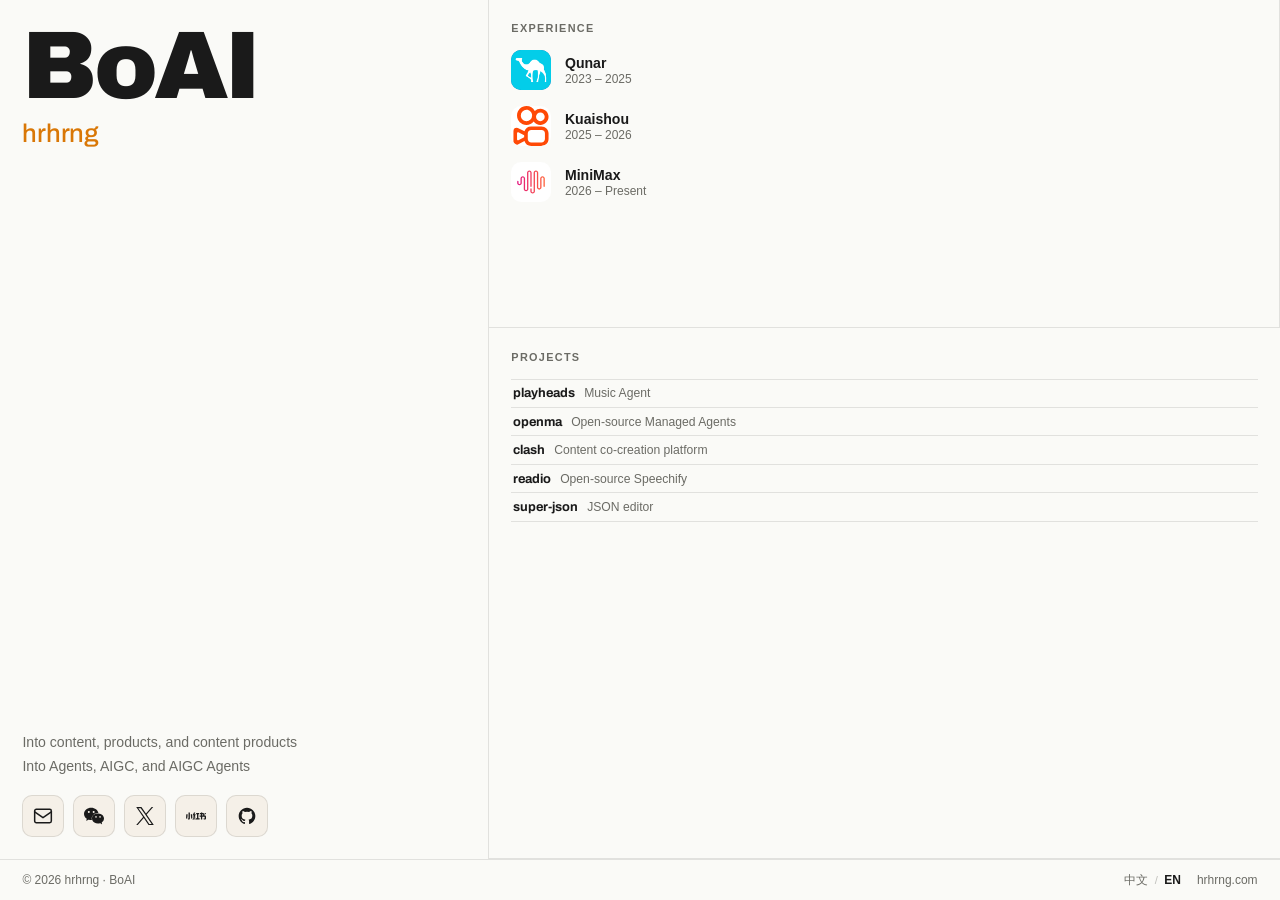
==== commit 658407b1: "feat: MiniMax waveform logo, circular brand logo/favicon, fix flicker - MiniMax experience uses offi" ====
--- a/public/index.html
+++ b/public/index.html
@@ -20,11 +20,12 @@
     })();
   </script>
   <title>拨霭</title>
-  <link rel="icon" type="image/svg+xml" href="./favicon.svg" />
+  <link rel="icon" type="image/png" href="./favicon.png" />
+  <link rel="apple-touch-icon" href="./apple-touch-icon.png" />
   <meta name="description" content="hrhrng 的个人网站" />
   <link rel="preconnect" href="https://fonts.googleapis.com" />
   <link rel="preconnect" href="https://fonts.gstatic.com" crossorigin />
-  <link href="https://fonts.googleapis.com/css2?family=Archivo:wght@400;500;600;700;800;900&display=swap" rel="stylesheet" />
+  <link href="https://fonts.googleapis.com/css2?family=Archivo:wght@400;500;600;700;800;900&display=optional" rel="stylesheet" />
   <link rel="stylesheet" href="./styles.css" />
 </head>
 <body>
@@ -88,7 +89,7 @@
         </div>
         <div class="exp-entry">
           <div class="exp-logo exp-logo-ks">
-            <img src="https://cdn.simpleicons.org/kuaishou" alt="快手" width="28" height="28" />
+            <img src="./kuaishou.svg" alt="快手" width="28" height="28" />
           </div>
           <div class="exp-info">
             <span class="exp-co" data-i18n="exp_kuaishou">Kuaishou · 快手</span>
@@ -96,7 +97,9 @@
           </div>
         </div>
         <div class="exp-entry">
-          <div class="exp-logo exp-logo-mm" aria-hidden="true">M</div>
+          <div class="exp-logo exp-logo-mm">
+            <img src="./minimax.svg" alt="MiniMax" width="30" height="30" />
+          </div>
           <div class="exp-info">
             <span class="exp-co" data-i18n="exp_minimax">MiniMax · 稀宇科技</span>
             <span class="exp-yr">2026 – <span data-i18n="present">至今</span></span>
@@ -109,7 +112,7 @@
     <div class="cell cell-projects" id="projects">
       <span class="cell-label" data-i18n="label_projects">项目</span>
       <ul class="proj-list">
-        <li><a href="https://playheads.com" target="_blank" rel="noreferrer"><span class="pn">playheads</span><span class="pd" data-i18n="pd_playheads">音乐 Agent</span></a></li>
+        <li><a href="https://playheads.ai" target="_blank" rel="noreferrer"><span class="pn">playheads</span><span class="pd" data-i18n="pd_playheads">音乐 Agent</span></a></li>
         <li><a href="https://github.com/open-ma/open-managed-agents" target="_blank" rel="noreferrer"><span class="pn">openma</span><span class="pd" data-i18n="pd_openma">开源 Managed Agents</span></a></li>
         <li><a href="https://github.com/hrhrng/clash" target="_blank" rel="noreferrer"><span class="pn">clash</span><span class="pd" data-i18n="pd_clash">内容共创平台</span></a></li>
         <li><a href="https://github.com/hrhrng/readio" target="_blank" rel="noreferrer"><span class="pn">readio</span><span class="pd" data-i18n="pd_readio">开源 Speechify</span></a></li>
--- a/public/styles.css
+++ b/public/styles.css
@@ -250,11 +250,13 @@
 }
 
 .exp-logo-mm {
-  background: #FF4E45;
-  color: #fff;
-  font-family: 'Archivo', sans-serif;
-  font-weight: 900;
-  font-size: 1.2rem;
+  background: #fff;
+}
+
+.exp-logo-mm img {
+  width: 30px;
+  height: 30px;
+  object-fit: contain;
 }
 
 .exp-info {
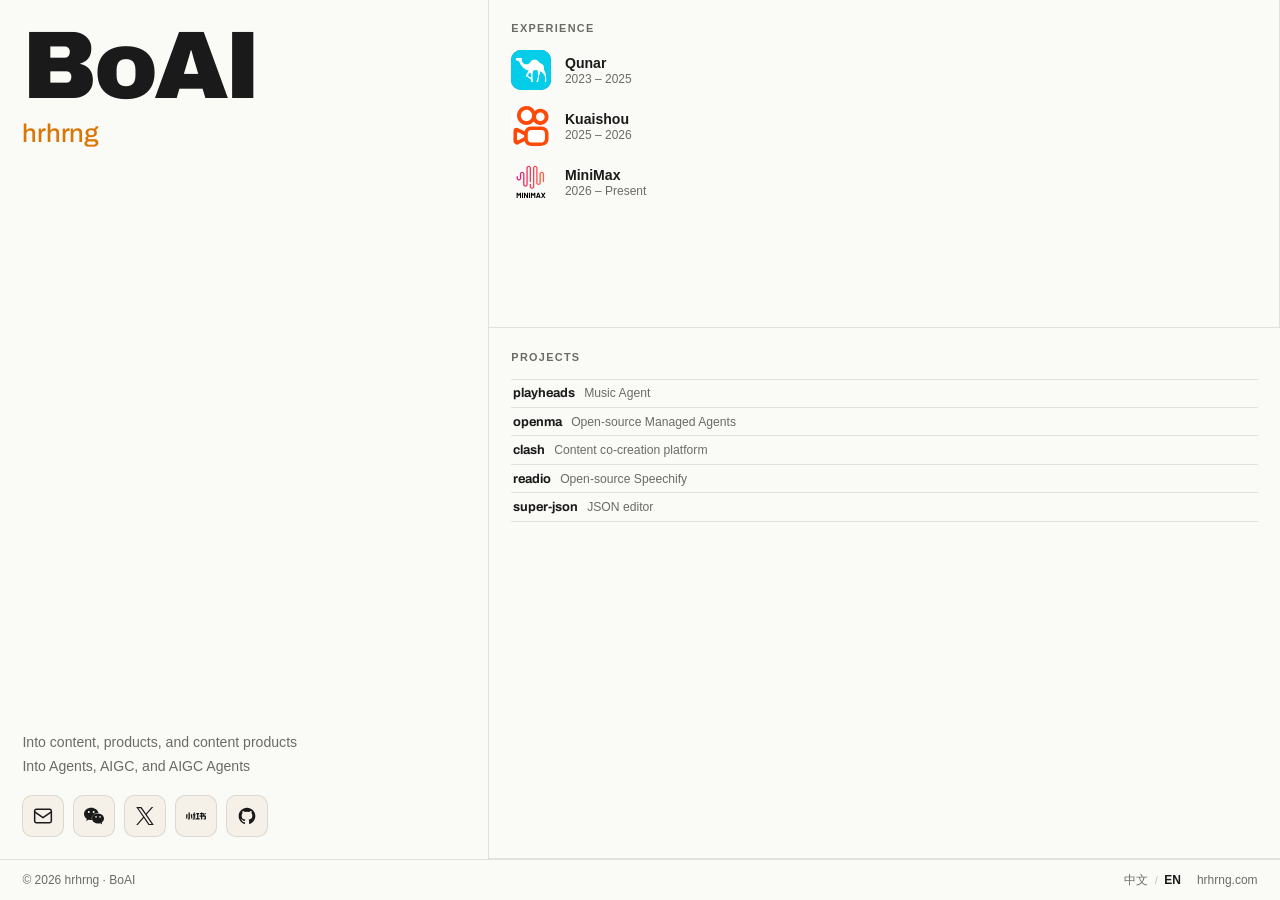
==== commit 08d3d453: "fix: use full MiniMax logo (waveform + wordmark) on transparent bg" ====
--- a/public/index.html
+++ b/public/index.html
@@ -98,7 +98,7 @@
         </div>
         <div class="exp-entry">
           <div class="exp-logo exp-logo-mm">
-            <img src="./minimax.svg" alt="MiniMax" width="30" height="30" />
+            <img src="./minimax.svg" alt="MiniMax" width="40" height="40" />
           </div>
           <div class="exp-info">
             <span class="exp-co" data-i18n="exp_minimax">MiniMax · 稀宇科技</span>
--- a/public/styles.css
+++ b/public/styles.css
@@ -250,12 +250,12 @@
 }
 
 .exp-logo-mm {
-  background: #fff;
+  background: transparent;
 }
 
 .exp-logo-mm img {
-  width: 30px;
-  height: 30px;
+  width: 40px;
+  height: 40px;
   object-fit: contain;
 }
 
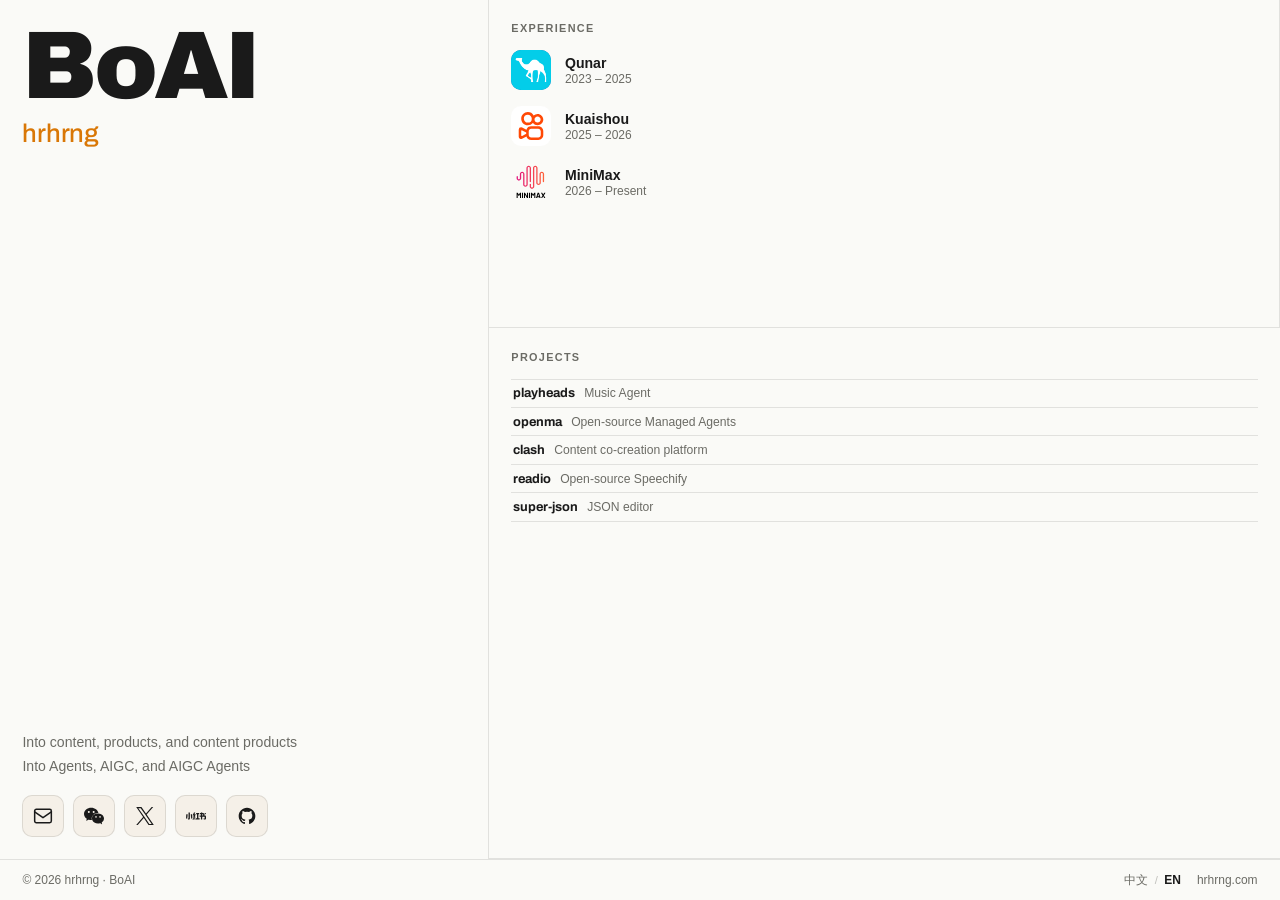
==== commit 07a73862: "perf: inline experience logos + long-cache static images to kill reload flicker" ====
--- a/public/index.html
+++ b/public/index.html
@@ -80,7 +80,7 @@
       <div class="exp-entries">
         <div class="exp-entry">
           <div class="exp-logo">
-            <img src="./qunar.png" alt="去哪儿" />
+            <img alt="去哪儿" src="[data-uri]" />
           </div>
           <div class="exp-info">
             <span class="exp-co" data-i18n="exp_qunar">Qunar · 去哪儿</span>
@@ -89,7 +89,7 @@
         </div>
         <div class="exp-entry">
           <div class="exp-logo exp-logo-ks">
-            <img src="./kuaishou.svg" alt="快手" width="28" height="28" />
+            <svg width="28" height="28" aria-label="快手" fill="#FF4906" role="img" viewBox="0 0 24 24" xmlns="http://www.w3.org/2000/svg"><title>Kuaishou</title><path d="M18.315 12.264c2.33 0 4.218 1.88 4.218 4.2V19.8c0 2.32-1.888 4.2-4.218 4.2h-6.202a4.218 4.218 0 0 1-4.023-2.938l-3.676 1.833a2.04 2.04 0 0 1-2.731-.903 2.015 2.015 0 0 1-.216-.907v-5.94a2.03 2.03 0 0 1 2.035-2.024 2.044 2.044 0 0 1 .919.218l3.673 1.85a4.218 4.218 0 0 1 4.02-2.925zm-.062 2.162h-6.078c-1.153 0-2.09.921-2.108 2.065v3.247c0 1.148.925 2.081 2.073 2.1h6.113c1.153 0 2.09-.922 2.109-2.065v-3.247a2.104 2.104 0 0 0-2.074-2.1zM4.18 15.72a.554.554 0 0 0-.555.542v3.734a.556.556 0 0 0 .798.496l.01-.004 3.463-1.756V17.51l-3.467-1.73a.557.557 0 0 0-.249-.06zM9.28 0a5.667 5.667 0 0 1 4.98 2.965 4.921 4.921 0 0 1 3.36-1.317c2.714 0 4.913 2.177 4.913 4.863 0 2.686-2.2 4.863-4.912 4.863a4.921 4.921 0 0 1-3.996-2.034 5.651 5.651 0 0 1-4.345 2.034c-3.131 0-5.67-2.546-5.67-5.687C3.61 2.546 6.149 0 9.28 0Zm8.34 3.926c-1.441 0-2.61 1.157-2.61 2.585s1.169 2.585 2.61 2.585c1.443 0 2.612-1.157 2.612-2.585s-1.169-2.585-2.611-2.585zM9.28 2.287a3.395 3.395 0 0 0-3.39 3.4c0 1.877 1.518 3.4 3.39 3.4a3.395 3.395 0 0 0 3.39-3.4c0-1.878-1.518-3.4-3.39-3.4z"/></svg>
           </div>
           <div class="exp-info">
             <span class="exp-co" data-i18n="exp_kuaishou">Kuaishou · 快手</span>
@@ -98,7 +98,27 @@
         </div>
         <div class="exp-entry">
           <div class="exp-logo exp-logo-mm">
-            <img src="./minimax.svg" alt="MiniMax" width="40" height="40" />
+            <svg width="40" height="40" role="img" aria-label="MiniMax" viewBox="0 0 200 200" fill="none" xmlns="http://www.w3.org/2000/svg">
+<path d="M45.464 153.877H49.8516C49.9692 153.877 50.0868 153.924 50.1692 154.006C50.2515 154.1 50.2986 154.195 50.2986 154.324V179.673C50.2986 179.803 50.2515 179.909 50.1692 179.991C50.0751 180.073 49.9809 180.12 49.8516 180.12H45.464C45.3346 180.12 45.2287 180.073 45.1463 179.991C45.0522 179.909 45.017 179.803 45.017 179.673V163.135C45.017 163.04 44.9934 162.982 44.9464 162.982C44.8993 162.982 44.8523 163.017 44.7935 163.099L40.8175 169.322C40.6881 169.522 40.5234 169.616 40.2882 169.616H38.0767C37.8532 169.616 37.6768 169.522 37.5474 169.322L33.5715 163.099C33.5245 163.029 33.4774 162.993 33.4186 163.005C33.3715 163.017 33.348 163.076 33.348 163.17V179.662C33.348 179.791 33.301 179.897 33.2186 179.979C33.1245 180.062 33.0304 180.109 32.901 180.109H28.5134C28.384 180.109 28.2781 180.062 28.1958 179.979C28.1017 179.897 28.0664 179.791 28.0664 179.662V154.312C28.0664 154.195 28.1134 154.077 28.1958 153.995C28.2899 153.912 28.384 153.865 28.5134 153.865H32.901C33.1245 153.865 33.301 153.959 33.4304 154.159L39.0531 162.899C39.1236 163.052 39.206 163.052 39.2766 162.899L44.9346 154.159C45.0522 153.959 45.2287 153.865 45.464 153.865V153.877Z" fill="black"/>
+<path d="M55.0044 179.991C54.9103 179.909 54.875 179.803 54.875 179.673V154.324C54.875 154.206 54.922 154.089 55.0044 154.006C55.0985 153.924 55.1926 153.877 55.322 153.877H59.7096C59.8272 153.877 59.9449 153.924 60.0272 154.006C60.1096 154.1 60.1566 154.195 60.1566 154.324V179.673C60.1566 179.803 60.1096 179.909 60.0272 179.991C59.9331 180.073 59.839 180.12 59.7096 180.12H55.322C55.1926 180.12 55.0867 180.073 55.0044 179.991Z" fill="black"/>
+<path d="M79.944 154.006C80.0263 153.924 80.1322 153.877 80.2616 153.877H84.6492C84.7668 153.877 84.8845 153.924 84.9668 154.006C85.0491 154.1 85.0962 154.195 85.0962 154.324V179.673C85.0962 179.803 85.0491 179.909 84.9668 179.991C84.8727 180.073 84.7786 180.12 84.6492 180.12H80.4145C80.1675 180.12 79.991 180.026 79.8852 179.826L70.1806 163.781C70.1336 163.711 70.0865 163.676 70.0277 163.687C69.9806 163.699 69.9571 163.758 69.9571 163.852L70.0277 179.673C70.0277 179.803 69.9807 179.909 69.8983 179.991C69.8042 180.073 69.7101 180.12 69.5807 180.12H65.1931C65.0637 180.12 64.9578 180.073 64.8755 179.991C64.7814 179.909 64.7461 179.803 64.7461 179.673V154.324C64.7461 154.206 64.7931 154.089 64.8755 154.006C64.9696 153.924 65.0637 153.877 65.1931 153.877H69.4278C69.6748 153.877 69.8513 153.971 69.9571 154.171L79.6263 170.145C79.6734 170.216 79.7204 170.251 79.7793 170.239C79.8263 170.228 79.8498 170.169 79.8498 170.075L79.8146 154.324C79.8146 154.206 79.8616 154.089 79.944 154.006Z" fill="black"/>
+<path d="M89.8013 179.991C89.7071 179.909 89.6719 179.803 89.6719 179.673V154.324C89.6719 154.206 89.7189 154.089 89.8013 154.006C89.8954 153.924 89.9895 153.877 90.1189 153.877H94.5065C94.6241 153.877 94.7418 153.924 94.8241 154.006C94.9064 154.1 94.9535 154.195 94.9535 154.324V179.673C94.9535 179.803 94.9064 179.909 94.8241 179.991C94.73 180.073 94.6359 180.12 94.5065 180.12H90.1189C89.9895 180.12 89.8836 180.073 89.8013 179.991Z" fill="black"/>
+<path d="M116.925 153.877H121.312C121.43 153.877 121.548 153.924 121.63 154.006C121.712 154.1 121.759 154.195 121.759 154.324V179.673C121.759 179.803 121.712 179.909 121.63 179.991C121.536 180.073 121.442 180.12 121.312 180.12H116.925C116.795 180.12 116.69 180.073 116.607 179.991C116.513 179.909 116.478 179.803 116.478 179.673V163.135C116.478 163.04 116.454 162.982 116.407 162.982C116.36 162.982 116.313 163.017 116.254 163.099L112.278 169.322C112.149 169.522 111.984 169.616 111.749 169.616H109.538C109.314 169.616 109.138 169.522 109.008 169.322L105.032 163.099C104.985 163.029 104.938 162.993 104.88 163.005C104.832 163.017 104.809 163.076 104.809 163.17V179.662C104.809 179.791 104.762 179.897 104.68 179.979C104.585 180.062 104.491 180.109 104.362 180.109H99.9743C99.845 180.109 99.7391 180.062 99.6567 179.979C99.5626 179.897 99.5273 179.791 99.5273 179.662V154.312C99.5273 154.195 99.5744 154.077 99.6567 153.995C99.7508 153.912 99.845 153.865 99.9743 153.865H104.362C104.585 153.865 104.762 153.959 104.891 154.159L110.514 162.899C110.585 163.052 110.667 163.052 110.738 162.899L116.396 154.159C116.513 153.959 116.69 153.865 116.925 153.865V153.877Z" fill="black"/>
+<path d="M142.533 179.744L141.403 176.074C141.356 175.98 141.286 175.921 141.215 175.921H131.993C131.922 175.921 131.852 175.968 131.805 176.074L130.722 179.744C130.652 179.991 130.487 180.12 130.24 180.12H125.476C125.323 180.12 125.217 180.073 125.135 179.991C125.064 179.909 125.041 179.779 125.1 179.603L133.193 154.253C133.263 154.006 133.428 153.877 133.675 153.877H139.568C139.815 153.877 139.98 154.006 140.051 154.253L148.144 179.603C148.144 179.603 148.179 179.72 148.179 179.791C148.179 180.015 148.038 180.132 147.767 180.132H143.003C142.756 180.132 142.591 180.014 142.521 179.756L142.533 179.744ZM133.31 171.827H139.909C140.062 171.827 140.109 171.757 140.062 171.604L136.686 160.464C136.663 160.37 136.628 160.323 136.569 160.335C136.522 160.347 136.475 160.394 136.451 160.464L133.146 171.604C133.122 171.757 133.169 171.827 133.299 171.827H133.31Z" fill="black"/>
+<path d="M150.366 179.967C150.295 179.873 150.307 179.744 150.401 179.591L157.671 167.11C157.718 167.04 157.718 166.957 157.671 166.887L150.401 154.406L150.33 154.183C150.33 153.983 150.472 153.889 150.742 153.889H155.506C155.753 153.889 155.941 153.983 156.071 154.183L160.952 162.77C161.023 162.923 161.105 162.923 161.176 162.77L166.058 154.183C166.175 153.983 166.375 153.889 166.622 153.889H171.351C171.527 153.889 171.645 153.936 171.727 154.042C171.798 154.136 171.786 154.265 171.692 154.418L164.423 166.899C164.399 166.969 164.399 167.052 164.423 167.122L171.692 179.603L171.763 179.826C171.763 180.026 171.622 180.12 171.351 180.12H166.622C166.375 180.12 166.187 180.026 166.058 179.826L161.176 171.274C161.105 171.122 161.023 171.122 160.952 171.274L156.035 179.826C155.906 180.026 155.718 180.12 155.471 180.12H150.742C150.566 180.12 150.448 180.073 150.366 179.967Z" fill="black"/>
+<path d="M96.7316 101.247C94.9318 101.247 93.4614 99.7769 93.4614 97.9772V30.4454C93.4614 27.7282 91.25 25.5285 88.5445 25.5285C85.839 25.5285 83.6275 27.7399 83.6275 30.4454V112.011C83.6275 118.327 78.4871 123.456 72.1821 123.456C65.8771 123.456 60.7366 118.316 60.7366 112.011V59.6884C60.7366 56.9711 58.5251 54.7597 55.8078 54.7597C53.0906 54.7597 50.8909 56.9711 50.8909 59.6884V81.8618C50.8909 88.1786 45.7622 93.3073 39.4454 93.3073C33.1287 93.3073 28 88.1668 28 81.8618V73.8159C28 72.0161 29.4586 70.5458 31.2583 70.5458C33.0581 70.5458 34.5285 72.0161 34.5285 73.8159V81.8618C34.5285 84.5791 36.7399 86.7788 39.4454 86.7788C42.1509 86.7788 44.3624 84.5673 44.3624 81.8618V59.6884C44.3624 53.3716 49.5028 48.2312 55.8078 48.2312C62.1128 48.2312 67.2533 53.3716 67.2533 59.6884V112.011C67.2533 114.728 69.4648 116.939 72.1821 116.939C74.8993 116.939 77.099 114.728 77.099 112.011V30.4454C77.099 24.1287 82.2395 19 88.5445 19C94.8495 19 99.9899 24.1404 99.9899 30.4454V97.9772C99.9899 99.7769 98.5313 101.247 96.7316 101.247Z" fill="url(#paint0_linear_2337_19519)"/>
+<path d="M142.583 59.6766C142.583 53.3599 147.724 48.2194 154.041 48.2194C160.357 48.2194 165.486 53.3599 165.486 59.6766V97.9772C165.486 99.7769 164.027 101.247 162.216 101.247C160.404 101.247 158.958 99.7769 158.958 97.9772V59.6766C158.958 56.9594 156.746 54.7479 154.041 54.7479C151.335 54.7479 149.112 56.9594 149.112 59.6766V103.388C149.112 109.705 143.983 114.834 137.666 114.834C131.35 114.834 126.221 109.693 126.221 103.388V30.4454C126.221 27.7282 124.009 25.5285 121.304 25.5285C118.598 25.5285 116.387 27.7399 116.387 30.4454V123.044C116.387 129.361 111.247 134.49 104.93 134.49C98.613 134.49 93.4844 129.349 93.4844 123.044V111.587C93.4844 109.787 94.943 108.329 96.7545 108.329C98.566 108.329 100.013 109.787 100.013 111.587V123.044C100.013 125.762 102.224 127.961 104.93 127.961C107.635 127.961 109.859 125.75 109.859 123.044V30.4454C109.859 24.1287 114.987 19 121.304 19C127.621 19 132.749 24.1404 132.749 30.4454V103.388C132.749 106.105 134.961 108.317 137.666 108.317C140.372 108.317 142.583 106.105 142.583 103.388V59.6766Z" fill="url(#paint1_linear_2337_19519)"/>
+<defs>
+<linearGradient id="paint0_linear_2337_19519" x1="27.9765" y1="71.228" x2="165.487" y2="71.228" gradientUnits="userSpaceOnUse">
+<stop stop-color="#E21680"/>
+<stop offset="1" stop-color="#FF633A"/>
+</linearGradient>
+<linearGradient id="paint1_linear_2337_19519" x1="27.9758" y1="76.7449" x2="165.486" y2="76.7449" gradientUnits="userSpaceOnUse">
+<stop stop-color="#E21680"/>
+<stop offset="1" stop-color="#FF633A"/>
+</linearGradient>
+</defs>
+</svg>
           </div>
           <div class="exp-info">
             <span class="exp-co" data-i18n="exp_minimax">MiniMax · 稀宇科技</span>
